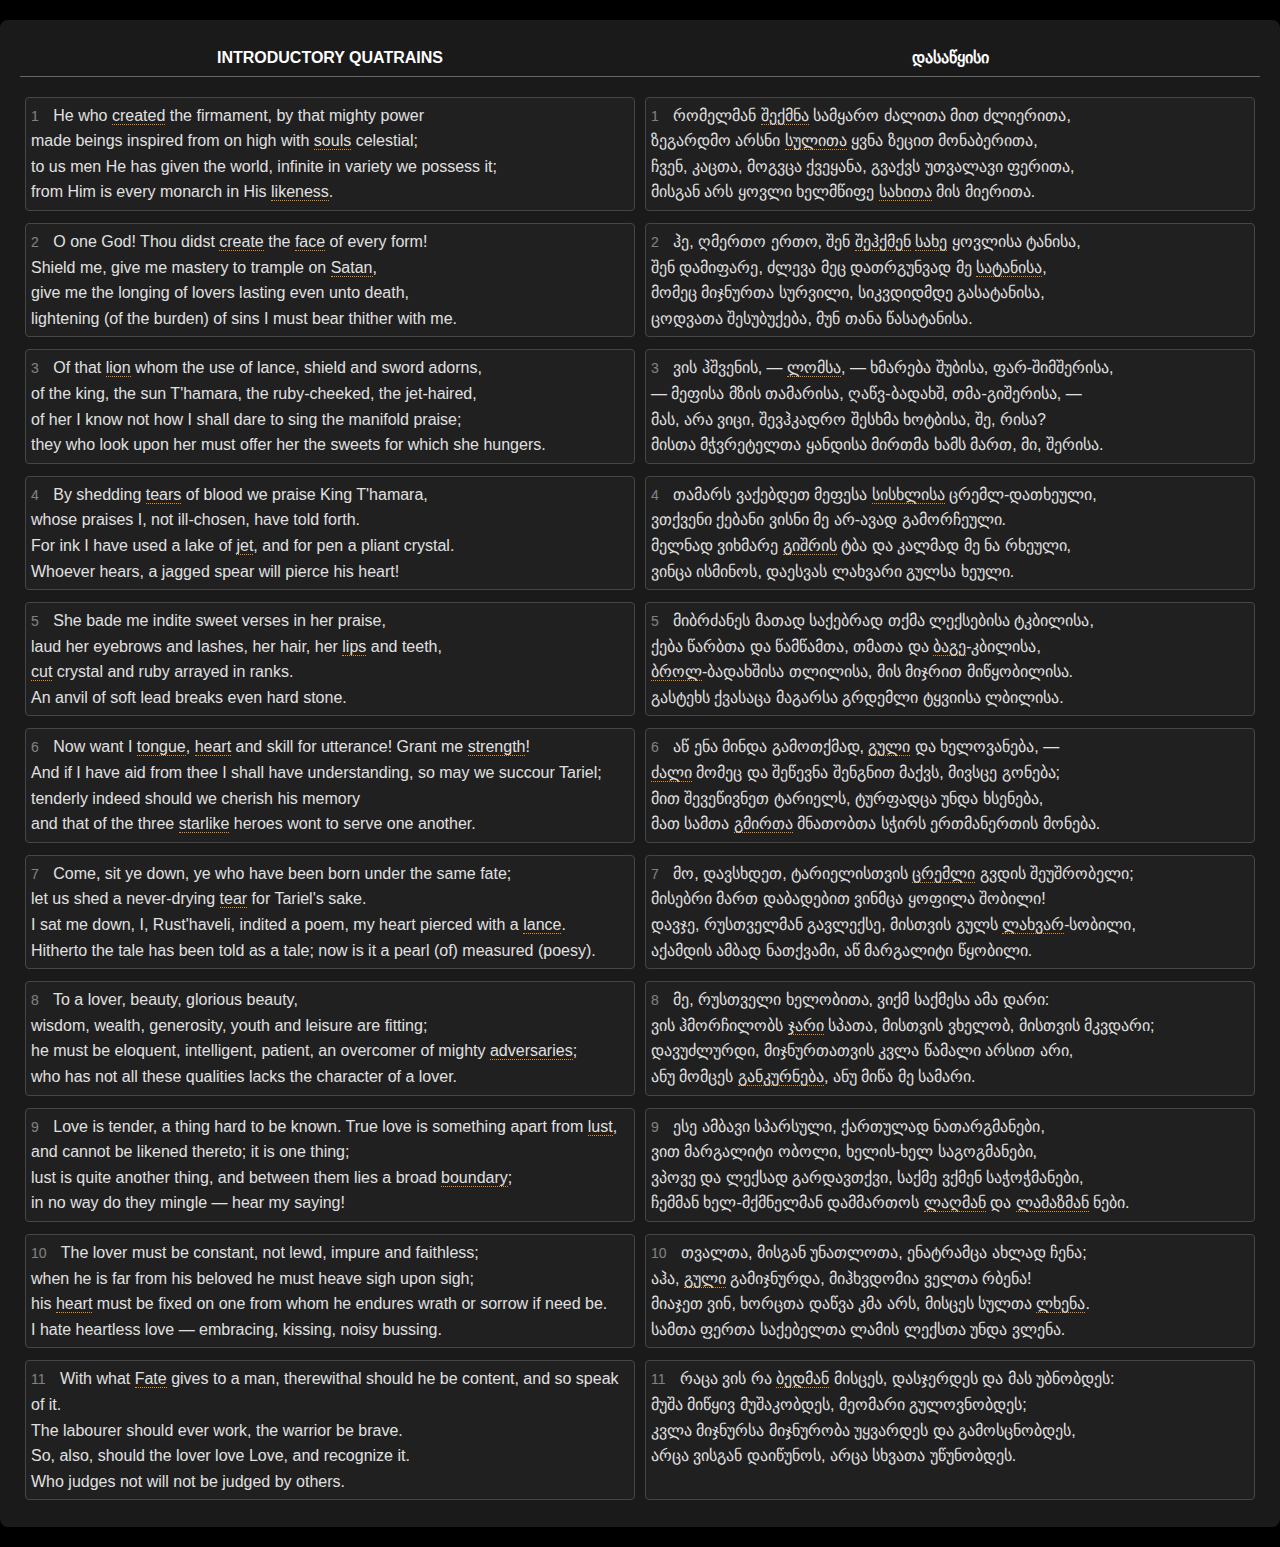
==== Introduction to the Poem/index.html @ caef6d62 "The first version of the interactive book by Shota Rustaveli" ====
<!DOCTYPE html>
<html lang="en">
    <head>
        <meta charset="UTF-8">
        <meta name="viewport" content="width=device-width, initial-scale=1">

        <title>The Man in the Panther's Skin</title>
        <link rel="stylesheet" href="css/styles.css">
    </head>
    <body>
        <div id="text-container" class="text-container">
            <!-- Text will be loaded dynamically here --></div>
        <script src="js/dataManager.js"></script>
        <script src="js/tooltipManager.js"></script>
        <script src="js/main.js"></script>
    </body>
</html>
---- Introduction to the Poem/css/styles.css ----
/* styles.css */

body,
html {
  margin: 0;
  padding: 0;
  font-family: "Helvetica", sans-serif;
  background-color: #000000;
  color: #e0e0e0;
  line-height: 1.6;
  font-size: 16px;
}

.content-header {
  display: flex;
  justify-content: space-between;
  margin-bottom: 15px;
}

.title-en,
.title-ge {
  flex-basis: 50%;
  padding: 5px;
  text-align: center;
  font-weight: bold;
  border-bottom: 0.68px solid #666;
  background-color: transparent;
  color: #ffffff;
}

.text-container {
  max-width: 1500px;
  margin: 20px auto;
  padding: 20px;
  background-color: #1a1a1a;
  border-radius: 8px;
}

.stanza {
  margin-bottom: 2px;
}

.line {
  display: flex;
  margin-bottom: 2px;
}

.english,
.georgian {
  flex: 1;
  padding: 5px;
  margin: 5px;
  border: 1px solid #464646;
  border-radius: 4px;
  background-color: #202020;
}

.tooltip {
  display: none;
  position: absolute;
  padding: 10px;
  background-color: #4e4e4e;
  color: #ffffff;
  border-radius: 4px;
  font-size: 14px;
  z-index: 1000;
}

.tooltip::after {
  content: "";
  position: absolute;
  top: 100%;
  left: 50%;
  margin-left: -5px;
  border-width: 5px;
  border-style: solid;
  border-color: #4e4e4e transparent transparent transparent;
}

.stanza-number {
  font-size: 14px;
  margin-right: 10px;
  font-weight: 400;
  opacity: 0.5;
}

.tooltip-trigger {
  border-bottom: 0.68px dotted #ff8800;
  cursor: help;
}

/* styles.css */

/* Базовые стили не меняются */

@media (max-width: 768px) {
  body,
  html {
    font-size: 14px;
    line-height: 1.4;
  }

  .content-header {
    flex-direction: column;
    align-items: flex-start;
  }

  .title-en,
  .title-ge {
    flex-basis: 100%;
    font-size: 18px;
    padding: 10px 0;
  }

  .text-container {
    max-width: none;
    margin: 10px;
    padding: 10px;
  }

  .stanza {
    margin-bottom: 10px;
  }

  .line {
    flex-direction: column;
    margin-bottom: 5px;
  }

  .english,
  .georgian {
    word-wrap: break-word;
    overflow-wrap: break-word;
    overflow: hidden;
    box-sizing: border-box;
  }

  .tooltip-trigger {
    font-size: 14px;
  }
}
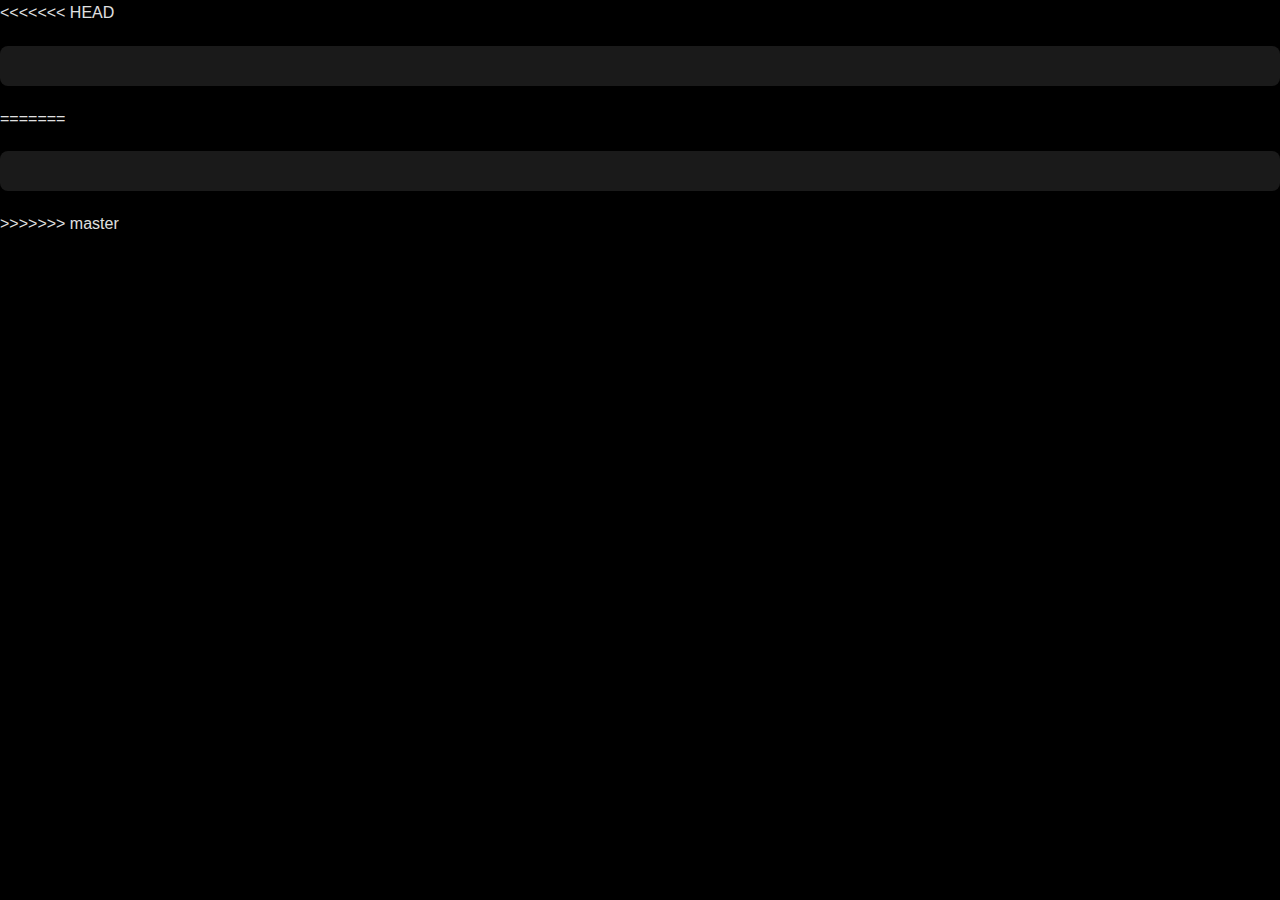
==== commit 7a3c7f68: "Merge master into main with unrelated histories" ====
--- a/Introduction to the Poem/index.html
+++ b/Introduction to the Poem/index.html
@@ -1,5 +1,22 @@
 <!DOCTYPE html>
 <html lang="en">
+<<<<<<< HEAD
+  <head>
+    <meta charset="UTF-8" />
+    <meta name="viewport" content="width=device-width, initial-scale=1" />
+    <title>The Man in the Panther's Skin</title>
+    <link rel="stylesheet" href="/Introduction to the Poem/css/styles.css" />
+    <link rel="stylesheet" href="/gallery/css/scrollbar.css" />
+  </head>
+  <body>
+    <div id="text-container" class="text-container">
+      <!-- Text will be loaded dynamically here -->
+    </div>
+    <script src="/Introduction to the Poem/js/dataManager.js"></script>
+    <script src="/Introduction to the Poem/js/tooltipManager.js"></script>
+    <script src="/Introduction to the Poem/js/main.js"></script>
+  </body>
+=======
     <head>
         <meta charset="UTF-8">
         <meta name="viewport" content="width=device-width, initial-scale=1">
@@ -14,4 +31,5 @@
         <script src="js/tooltipManager.js"></script>
         <script src="js/main.js"></script>
     </body>
+>>>>>>> master
 </html>
--- a/Introduction to the Poem/css/styles.css
+++ b/Introduction to the Poem/css/styles.css
@@ -69,12 +69,21 @@
 .tooltip::after {
   content: "";
   position: absolute;
+<<<<<<< HEAD
+  bottom: 100%;
+  left: 0;
+  margin-left: 0;
+  border-width: 5px;
+  border-style: solid;
+  border-color: transparent transparent #4e4e4e transparent;
+=======
   top: 100%;
   left: 50%;
   margin-left: -5px;
   border-width: 5px;
   border-style: solid;
   border-color: #4e4e4e transparent transparent transparent;
+>>>>>>> master
 }
 
 .stanza-number {
@@ -89,10 +98,13 @@
   cursor: help;
 }
 
+<<<<<<< HEAD
+=======
 /* styles.css */
 
 /* Базовые стили не меняются */
 
+>>>>>>> master
 @media (max-width: 768px) {
   body,
   html {
--- a/gallery/css/scrollbar.css
+++ b/gallery/css/scrollbar.css
@@ -0,0 +1,25 @@
+body::-webkit-scrollbar {
+  display: none;
+}
+
+body {
+  -ms-overflow-style: none;
+  scrollbar-width: none;
+}
+
+::-webkit-scrollbar {
+  width: 10px;
+  height: 10px;
+}
+
+::-webkit-scrollbar-track {
+  background: #666666;
+}
+
+::-webkit-scrollbar-thumb {
+  background: #3f3f3f;
+}
+
+::-webkit-scrollbar-thumb:hover {
+  background: white;
+}
--- a/Introduction to the Poem/css/styles.css
+++ b/Introduction to the Poem/css/styles.css
@@ -69,12 +69,21 @@
 .tooltip::after {
   content: "";
   position: absolute;
+<<<<<<< HEAD
+  bottom: 100%;
+  left: 0;
+  margin-left: 0;
+  border-width: 5px;
+  border-style: solid;
+  border-color: transparent transparent #4e4e4e transparent;
+=======
   top: 100%;
   left: 50%;
   margin-left: -5px;
   border-width: 5px;
   border-style: solid;
   border-color: #4e4e4e transparent transparent transparent;
+>>>>>>> master
 }
 
 .stanza-number {
@@ -89,10 +98,13 @@
   cursor: help;
 }
 
+<<<<<<< HEAD
+=======
 /* styles.css */
 
 /* Базовые стили не меняются */
 
+>>>>>>> master
 @media (max-width: 768px) {
   body,
   html {
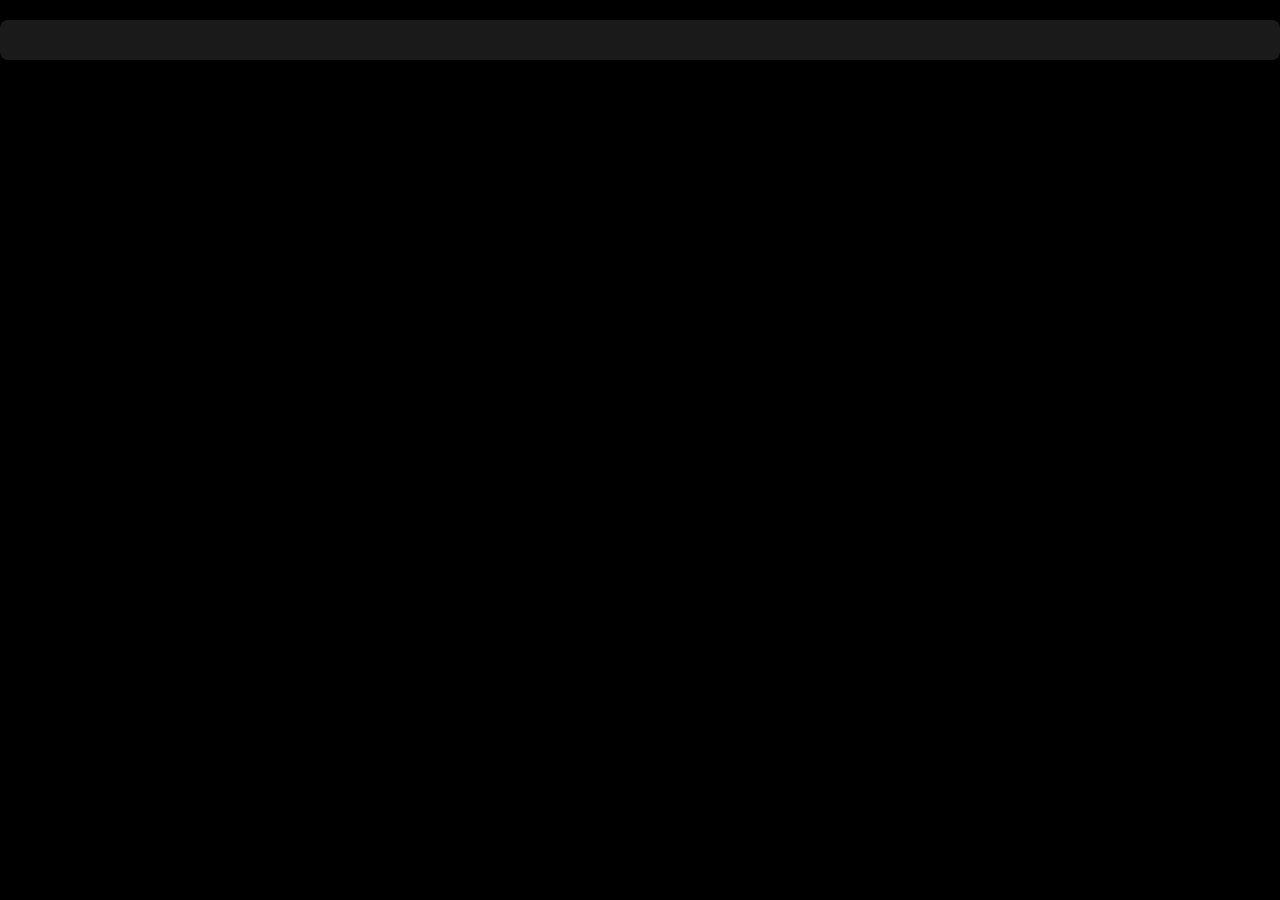
==== commit a01ec067: "fix" ====
--- a/Introduction to the Poem/index.html
+++ b/Introduction to the Poem/index.html
@@ -1,6 +1,5 @@
 <!DOCTYPE html>
 <html lang="en">
-<<<<<<< HEAD
   <head>
     <meta charset="UTF-8" />
     <meta name="viewport" content="width=device-width, initial-scale=1" />
@@ -16,20 +15,4 @@
     <script src="/Introduction to the Poem/js/tooltipManager.js"></script>
     <script src="/Introduction to the Poem/js/main.js"></script>
   </body>
-=======
-    <head>
-        <meta charset="UTF-8">
-        <meta name="viewport" content="width=device-width, initial-scale=1">
-
-        <title>The Man in the Panther's Skin</title>
-        <link rel="stylesheet" href="css/styles.css">
-    </head>
-    <body>
-        <div id="text-container" class="text-container">
-            <!-- Text will be loaded dynamically here --></div>
-        <script src="js/dataManager.js"></script>
-        <script src="js/tooltipManager.js"></script>
-        <script src="js/main.js"></script>
-    </body>
->>>>>>> master
 </html>
--- a/Introduction to the Poem/css/styles.css
+++ b/Introduction to the Poem/css/styles.css
@@ -69,21 +69,12 @@
 .tooltip::after {
   content: "";
   position: absolute;
-<<<<<<< HEAD
   bottom: 100%;
   left: 0;
   margin-left: 0;
   border-width: 5px;
   border-style: solid;
   border-color: transparent transparent #4e4e4e transparent;
-=======
-  top: 100%;
-  left: 50%;
-  margin-left: -5px;
-  border-width: 5px;
-  border-style: solid;
-  border-color: #4e4e4e transparent transparent transparent;
->>>>>>> master
 }
 
 .stanza-number {
@@ -98,13 +89,6 @@
   cursor: help;
 }
 
-<<<<<<< HEAD
-=======
-/* styles.css */
-
-/* Базовые стили не меняются */
-
->>>>>>> master
 @media (max-width: 768px) {
   body,
   html {
